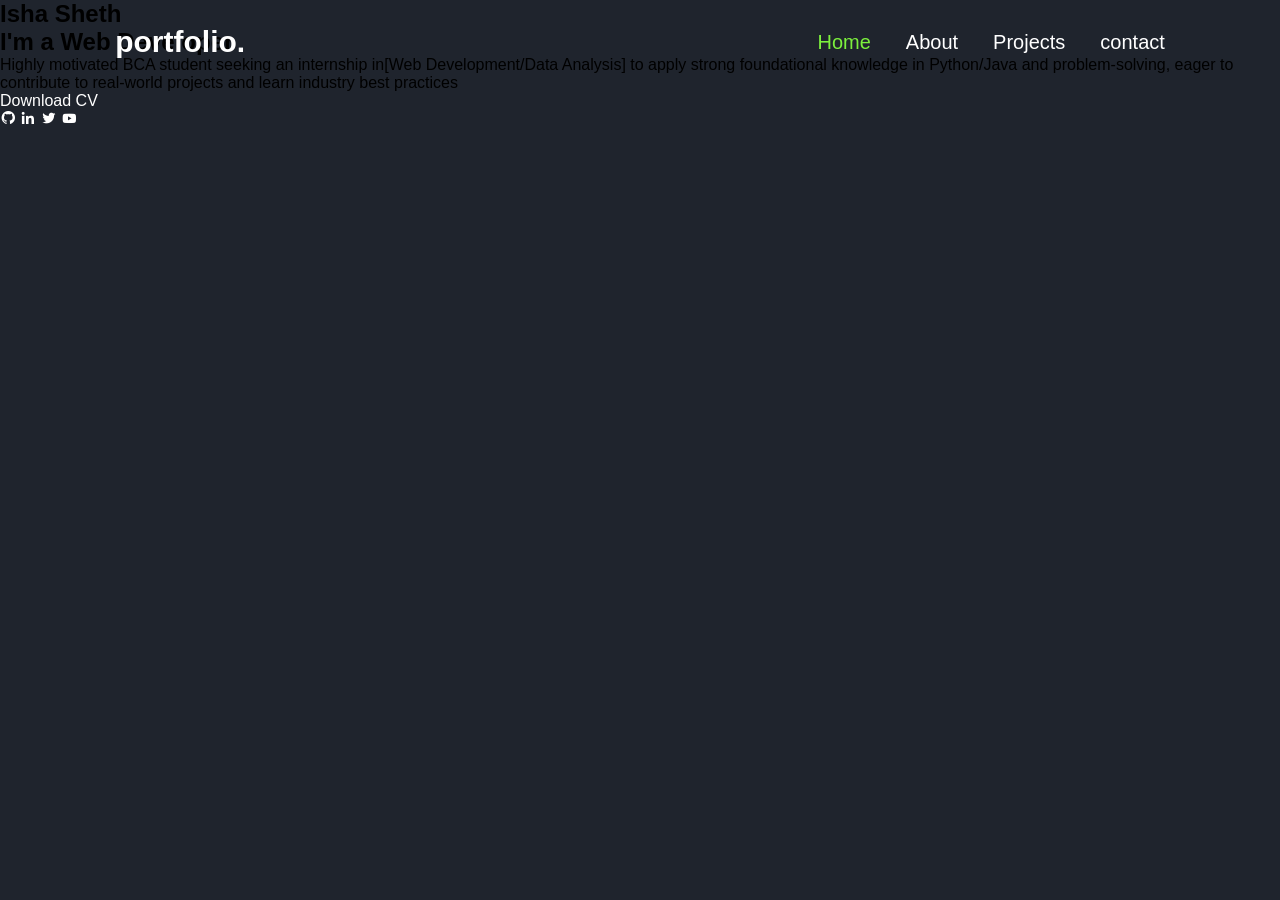
==== index.html @ 6329e0ea "portfolio 20%" ====
<!DOCTYPE html>
<html lang="en">
<head>
    <meta charset="UTF-8">
    <meta name="viewport" content="width=device-width, initial-scale=1.0">
    <title>Personal portfolio website using HTML & CSS | codehal</title>
    <link href='https://unpkg.com/boxicons@2.1.4/css/boxicons.min.css' rel='stylesheet'>

    <link rel="stylesheet" href="style.css">
</head>
<body>
    <nav class="navbar">
        <a href="#" class="logo">portfolio.</a>
        <ul>
            <li class="active"><a href="#">Home</a></li>
            <li><a href="#">About</a></li>
            <li><a href="#">Projects</a></li>
            <li><a href="#">contact</a></li>
        </ul>
    </nav>
    <section class="home">
        <div class="home-info">
            <h1>Isha Sheth</h1>
            <h2>I'm a Web Developer</h2>
            <p>Highly motivated BCA student seeking an internship in[Web Development/Data Analysis] to apply strong foundational knowledge in Python/Java and problem-solving, eager to contribute to real-world projects and learn industry best practices</p>
            <div class="btn-sci">
                <a href="#" class="btn">Download CV</a>
                <div class="sci">
                    <a href="#"><i class='bx bxl-github'></i></a>
                    <a href="#"><i class='bx bxl-linkedin'></i></a>
                    <a href="#"><i class='bx bxl-twitter'></i></a>
                    <a href="#"><i class='bx bxl-youtube'></i></a>
                </div>
            </div>
        </div>
    </section>
</body>
</html>
---- style.css ----
*{
    margin: 0;
    padding: 0;
    box-sizing: border-box;
    font-family: 'Poppins' ,sans-serif;
}
  body{
    background-color:#1f242d ;
  }
  a{
    color: #fff;
    text-decoration: none;
  } 

  .navbar{
    position: fixed;
    left: 0;
    top: 0;
    width: 100%;
    padding: 25px 9%;
    /* background: burlywood; */
    display: flex;
    justify-content: space-between;
    align-items: center;
    z-index: 100;
  }
  .navbar .logo{
    font-size: 30px;
    font-weight: 700;
  }
  .navbar ul{
    display: flex;
  }

  .navbar ul li{
    list-style: none;
    margin-left: 35px;
  }
  .navbar ul li a{
    font-size: 20px;
    font-weight: 500;
    transition: .5s;
  }
  .navbar ul li:hover a,
  .navbar ul li.active a {
    color: #7cf03d;

  }
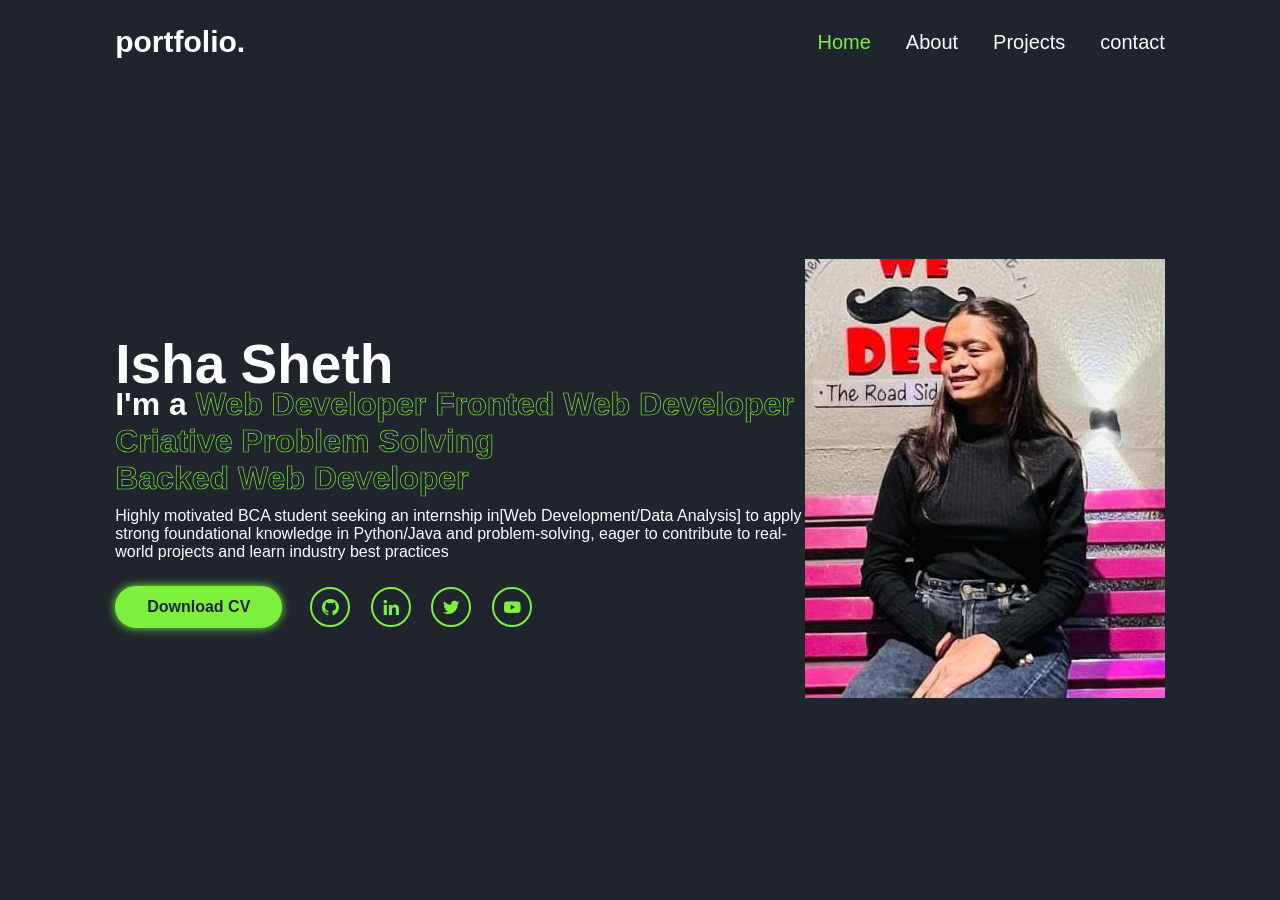
==== commit e6f9029b: "portfolio" ====
--- a/index.html
+++ b/index.html
@@ -17,11 +17,18 @@
             <li><a href="#">Projects</a></li>
             <li><a href="#">contact</a></li>
         </ul>
-    </nav>
+    </nav> 
+
+   
     <section class="home">
         <div class="home-info">
             <h1>Isha Sheth</h1>
-            <h2>I'm a Web Developer</h2>
+            <h2>I'm a 
+                <span style="--i:4;">Web Developer</span>
+                <span style="--i:3;">Fronted Web Developer</span>
+                <span style="--i:2;">Criative Problem Solving</span>
+                <span style="--i:1;">Backed Web Developer</span>
+            </h2>
             <p>Highly motivated BCA student seeking an internship in[Web Development/Data Analysis] to apply strong foundational knowledge in Python/Java and problem-solving, eager to contribute to real-world projects and learn industry best practices</p>
             <div class="btn-sci">
                 <a href="#" class="btn">Download CV</a>
@@ -33,6 +40,14 @@
                 </div>
             </div>
         </div>
+
+        <div class="home-img">
+            <div class="img-box">
+                <div class="img-item">
+                    <img src="home2.jpeg" alt="image">
+                </div>
+            </div>
+        </div>
     </section>
 </body>
 </html>
--- a/style.css
+++ b/style.css
@@ -4,9 +4,9 @@
     box-sizing: border-box;
     font-family: 'Poppins' ,sans-serif;
 }
-  body{
+   body{
     background-color:#1f242d ;
-  }
+  } 
   a{
     color: #fff;
     text-decoration: none;
@@ -18,7 +18,7 @@
     top: 0;
     width: 100%;
     padding: 25px 9%;
-    /* background: burlywood; */
+    /* background: burlywood;  */
     display: flex;
     justify-content: space-between;
     align-items: center;
@@ -46,3 +46,108 @@
     color: #7cf03d;
 
   }
+
+   .home{
+    display: flex;
+    align-items: center;
+    height: 100vh;
+    padding : 60px 9% 0;
+    color: #fff; 
+  } 
+  .home-info h1{
+    font-size: 55px;
+  }
+  .home-info h2{
+    font-size: 32px;
+    margin-top: -10px;
+  }  
+
+  .home-info h2 span {
+    display: inline-block;
+    color: transparent;
+    -webkit-text-stroke: .7px #7cf03d;  
+    animation: display-text 16s linear infinite;
+    animation-delay: calc(-4s * var(--i));
+  }
+  @keyframes display-text {
+    25%,100%{
+      display: none;
+    }
+  }
+  .home-info p{
+    font-size: 16px;
+    margin: 10px 0 25px;
+  }
+  .home-info .btn-sci {
+    display :flex;
+    align-items: center;
+  }
+
+  .btn {
+    display: inline-block;
+    padding:  10px 30px;
+    background: #7cf03d;
+    border: 2px solid #7cf03d;
+    border-radius: 40px;
+    box-shadow: 0 0 10px #7cf03d; 
+    color: #1f242d;
+    font-weight: 600;
+    transition:  .5s;
+  }
+
+  .btn:hover{
+    background: transparent;
+    color: #7cf03d;
+    box-shadow: none;  
+  }
+
+  .home-info .btn-sci .sci{
+    margin-left: 20px;
+  }
+
+  .home-info .btn-sci .sci a{
+    display: inline-flex;
+    padding: 8px;
+    border: 2px solid #7cf03d;
+    border-radius: 50%;
+    font-size: 20px;
+    color: #7cf03d;
+    margin: 0 8px;
+    transition: .5s;
+
+  }
+  .home-info .btn-sci .sci a:hover{
+    background:#7cf03d;
+    color: #1f242d;
+    box-shadow: 0 0 10px #7cf03d;
+  }
+
+  .home-info .img-box {
+    width: 32px;
+    height :32px;
+    background: red;
+    border-radius: 50%;
+    padding:  5px;
+  }
+
+  /* .home-img .img-box .img-item {
+    position: relative;
+    width: 100px;
+    height: 100px;
+    background: slateblue;
+    border-radius:  50%;
+    display: flex;
+    justify-content: center; 
+    overflow: hidden;
+  } 
+
+  .home-img .img-box .img-item img {
+    position: absolute;
+    top : 30px;
+    display: block;
+    width: 85%;
+    object-fit: cover;
+    mix-blend-mode: lighten;
+  }  */
+
+  
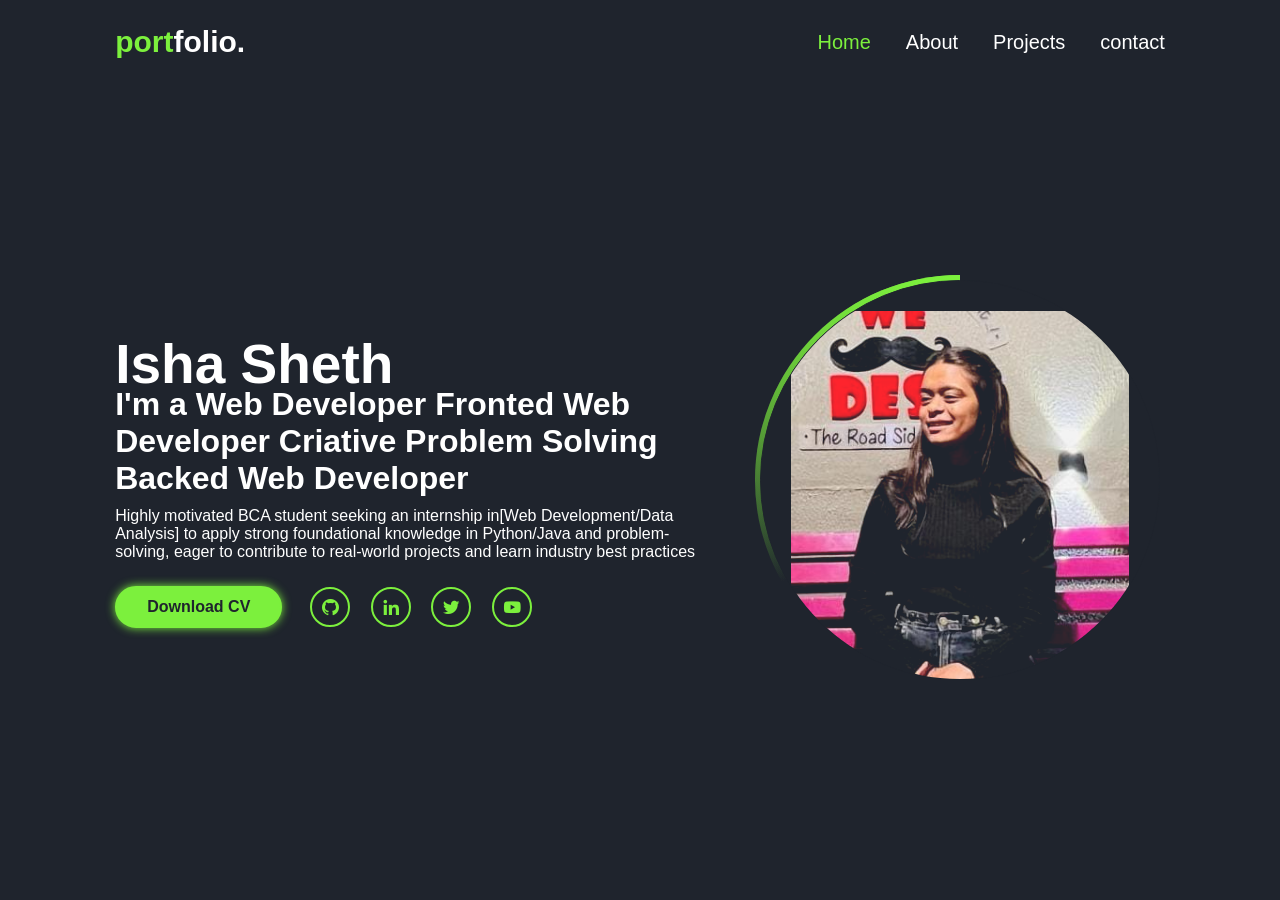
==== commit 0f3b6299: "30%portfolio" ====
--- a/index.html
+++ b/index.html
@@ -10,7 +10,7 @@
 </head>
 <body>
     <nav class="navbar">
-        <a href="#" class="logo">portfolio.</a>
+        <a href="#" class="logo">port<span>folio.</span></a>
         <ul>
             <li class="active"><a href="#">Home</a></li>
             <li><a href="#">About</a></li>
@@ -44,7 +44,7 @@
         <div class="home-img">
             <div class="img-box">
                 <div class="img-item">
-                    <img src="home2.jpeg" alt="image">
+                    <img src="home2.jpeg" alt="">
                 </div>
             </div>
         </div>
--- a/style.css
+++ b/style.css
@@ -3,6 +3,9 @@
     padding: 0;
     box-sizing: border-box;
     font-family: 'Poppins' ,sans-serif;
+}
+:root{
+  --green-color:#7cf03d;
 }
    body{
     background-color:#1f242d ;
@@ -26,7 +29,11 @@
   }
   .navbar .logo{
     font-size: 30px;
+    color: #7cf03d;
     font-weight: 700;
+  }
+  .navbar .logo span{
+    color: white; 
   }
   .navbar ul{
     display: flex;
@@ -53,6 +60,7 @@
     height: 100vh;
     padding : 60px 9% 0;
     color: #fff; 
+    gap: 50px;
   } 
   .home-info h1{
     font-size: 55px;
@@ -62,7 +70,7 @@
     margin-top: -10px;
   }  
 
-  .home-info h2 span {
+  /* .home-info h2 span {
     display: inline-block;
     color: transparent;
     -webkit-text-stroke: .7px #7cf03d;  
@@ -73,7 +81,7 @@
     25%,100%{
       display: none;
     }
-  }
+  } */
   .home-info p{
     font-size: 16px;
     margin: 10px 0 25px;
@@ -122,32 +130,65 @@
     box-shadow: 0 0 10px #7cf03d;
   }
 
-  .home-info .img-box {
+  /* .home-info .img-box {
     width: 32px;
     height :32px;
     background: red;
     border-radius: 50%;
     padding:  5px;
-  }
+  } */
 
-  /* .home-img .img-box .img-item {
+   .home-img .img-box{
     position: relative;
-    width: 100px;
-    height: 100px;
-    background: slateblue;
+    width: 32vw;
+    height: 32vw;
+    /* background: slateblue; */
     border-radius:  50%;
+     padding: 5px; 
     display: flex;
     justify-content: center; 
+    align-items: center;
     overflow: hidden;
   } 
+  .home-img .img-box::before,
+  .home-img .img-box::after{
+      content:'';
+      position: absolute;
+      width: 500px;
+      height: 500px;
+      background: conic-gradient(transparent,transparent,transparent,var(--green-color));
+      transform:rotate(0deg);
+       animation: rotate 10s linear infinite; 
 
-  .home-img .img-box .img-item img {
+  }
+  .home-img .img-box::after{
+    animation-delay: -5s;
+  }
+  @keyframes rotate{
+    100%{
+      transform: rotate(360deg);
+    }
+  }
+   .home-img .img-box .img-item{
+    position: relative;
+    width: 100%;
+    height: 100%;
+    background:#1f242d;
+    border-radius: 50%;
+    border: 0.1px solid #1f242d;
+    display: flex;
+    justify-content: center;
+    z-index: 1;
+    overflow:hidden ;
+
+  }  
+  .home-img .img-box .img-item img{
     position: absolute;
-    top : 30px;
     display: block;
     width: 85%;
     object-fit: cover;
+    top:30px;
     mix-blend-mode: lighten;
-  }  */
+  }
 
   
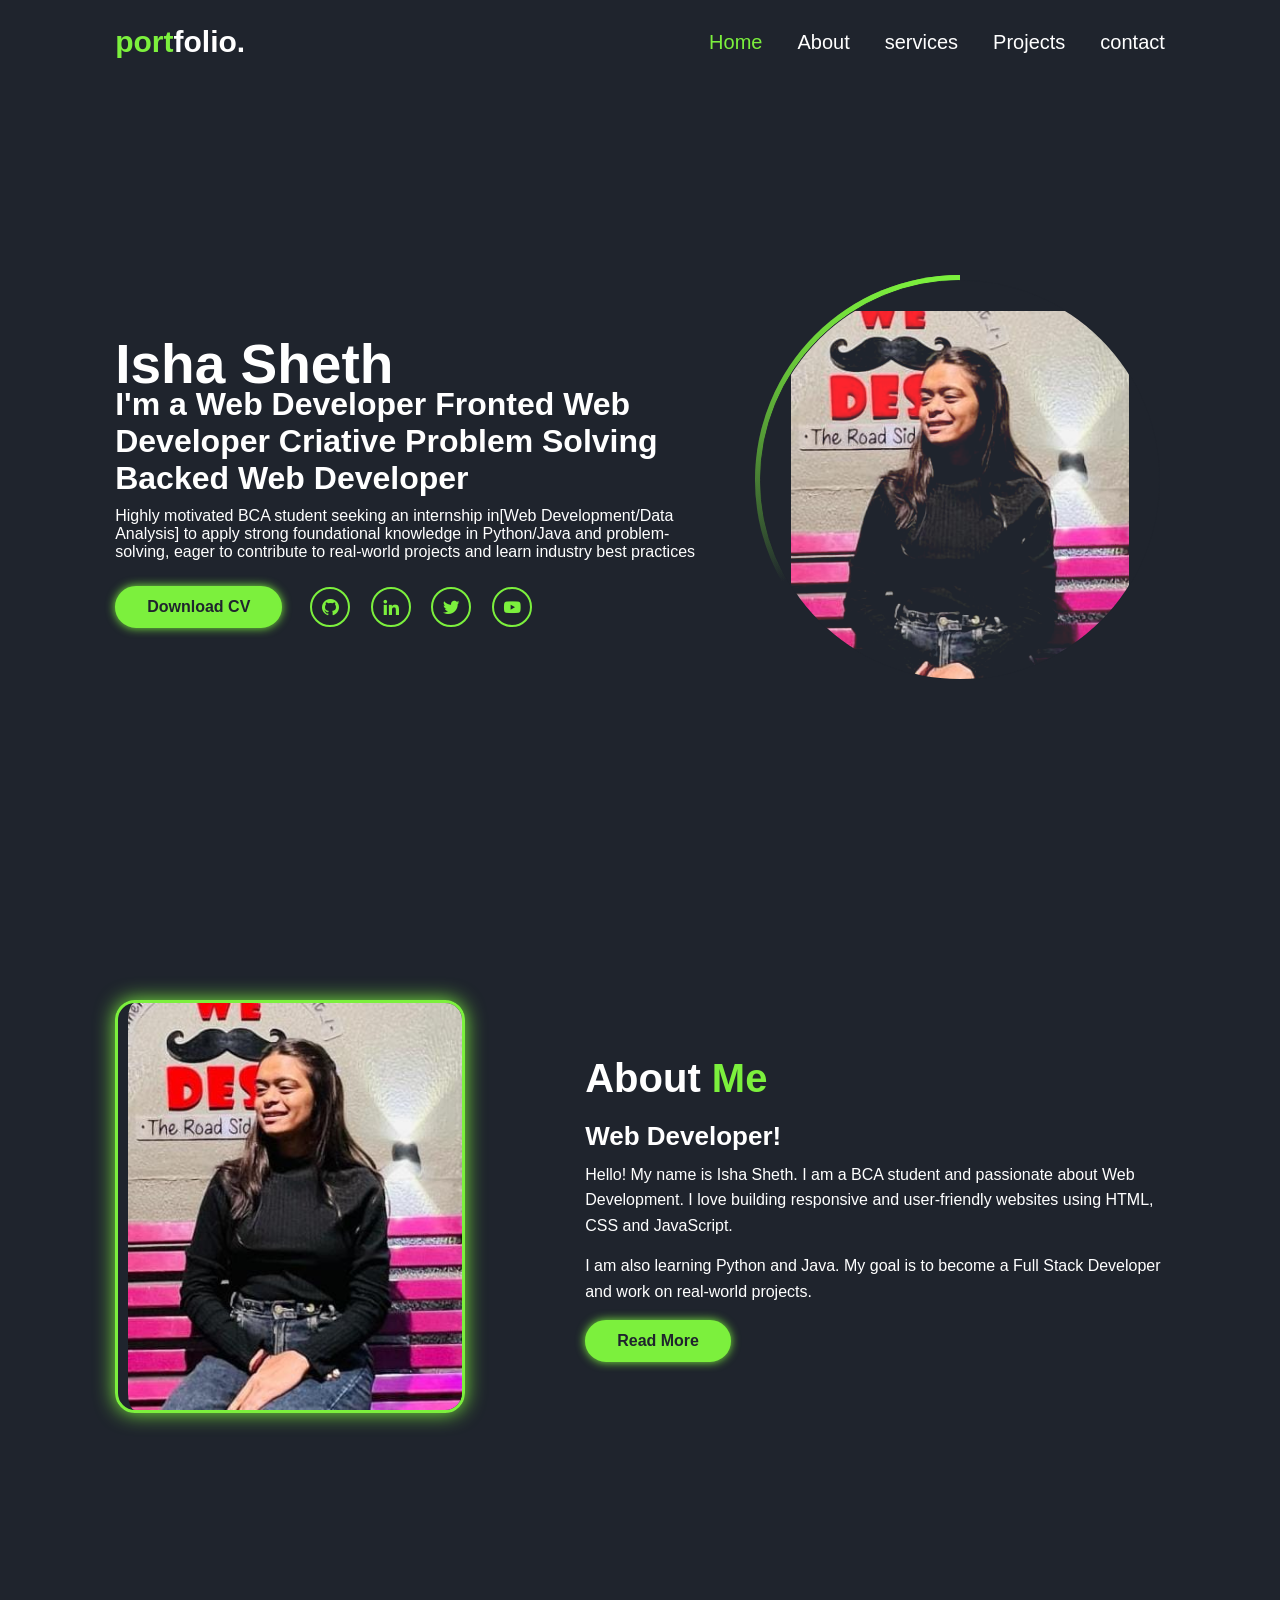
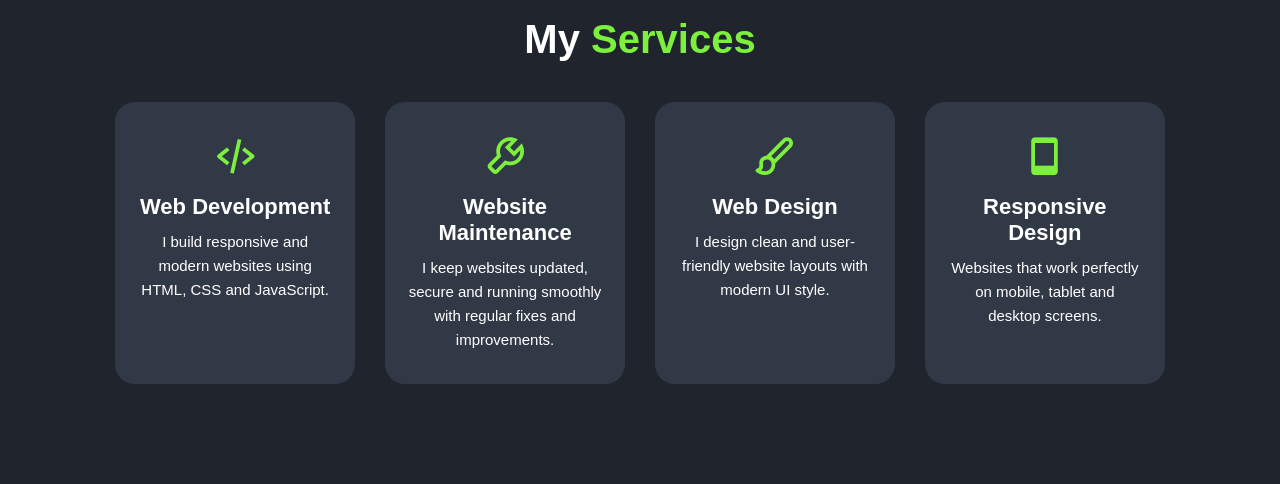
==== commit ca6b704f: "portfolio 40%" ====
--- a/index.html
+++ b/index.html
@@ -13,7 +13,8 @@
         <a href="#" class="logo">port<span>folio.</span></a>
         <ul>
             <li class="active"><a href="#">Home</a></li>
-            <li><a href="#">About</a></li>
+            <li><a href="#about">About</a></li>
+            <li><a href="#services">services </a></li>
             <li><a href="#">Projects</a></li>
             <li><a href="#">contact</a></li>
         </ul>
@@ -44,10 +45,133 @@
         <div class="home-img">
             <div class="img-box">
                 <div class="img-item">
-                    <img src="home2.jpeg" alt="">
+                    <img src="home2.jpeg" alt="image">
                 </div>
             </div>
         </div>
+
+    </section>
+        <!-- <div class="about-info">
+    <h2 class="heading">About <span>Me</span></h2>
+
+    <p>
+        I am a BCA student passionate about Web Development and programming. 
+        I enjoy creating responsive websites and solving real-world problems 
+        through code. I have basic knowledge of HTML, CSS, JavaScript, Python, 
+        and Java.
+    </p>
+
+    <p>
+        My goal is to become a professional Full Stack Developer and work on 
+        innovative projects that make an impact.
+    </p>
+
+    <a href="#" class="btn">Read More</a>
+</div>
+<div class="projects-container">
+
+    <div class="project-box">
+        <i class='bx bx-code-alt'></i>
+        <h3>Portfolio Website</h3>
+        <p>Personal responsive portfolio using HTML & CSS.</p>
+    </div>
+
+    <div class="project-box">
+        <i class='bx bx-data'></i>
+        <h3>Data Analysis Project</h3>
+        <p>Analyzed datasets using Python & visualization tools.</p>
+    </div>
+
+    <div class="project-box">
+        <i class='bx bx-laptop'></i>
+        <h3>College Management System</h3>
+        <p>Mini project developed using Java & MySQL.</p>
+    </div>
+    <form action="#"> <div class="input-box"> <input type="text" placeholder="Full Name"> <input type="email" placeholder="Email Address"> </div> <div class="input-box"> <input type="number" placeholder="Mobile Number"> <input type="text" placeholder="Email Subject"> </div> <textarea cols="30" rows="10" placeholder="Your Message"></textarea> <input type="submit" value="Send Message" class="btn"> </form> -->
+    <!-- ===== ABOUT SECTION ===== -->
+
+<section class="about" id="about">
+
+<div class="about-img">
+    <img src="home2.jpeg" alt="about image">
+</div>
+
+<div class="about-content">
+    <h2 class="heading">About <span>Me</span></h2>
+
+    <h3>Web Developer!</h3>
+
+    <p>
+        Hello! My name is Isha Sheth. I am a BCA student and passionate 
+        about Web Development. I love building responsive and user-friendly 
+        websites using HTML, CSS and JavaScript.
+    </p>
+
+    <p>
+        I am also learning Python and Java. My goal is to become a 
+        Full Stack Developer and work on real-world projects.
+    </p>
+
+    <a href="#" class="btn">Read More</a>
+</div>
+
+</section>
+<!-- ===== SERVICES SECTION ===== -->
+
+<section class="services" id="services">
+
+<section>
+<h2 class="heading">My <span>Services</span></h2>
+
+<div class="services-container">
+
+    <!-- Service 1 -->
+    <div class="services-box">
+        <i class='bx bx-code-alt'></i>
+        <h3>Web Development</h3>
+        <p>
+            I build responsive and modern websites using 
+            HTML, CSS and JavaScript.
+        </p>
+    </div>
+
+    <!-- Service 2 -->
+    <div class="services-box">
+        <i class='bx bx-wrench'></i>
+        <h3>Website Maintenance</h3>
+        <p>
+            I keep websites updated, secure and running smoothly 
+            with regular fixes and improvements.
+        </p>
+    </div>
+
+    <!-- Service 3 -->
+    <div class="services-box">
+        <i class='bx bx-paint'></i>
+        <h3>Web Design</h3>
+        <p>
+            I design clean and user-friendly website layouts 
+            with modern UI style.
+        </p>
+    </div>
+
+    <!-- Service 4 -->
+    <div class="services-box">
+        <i class='bx bx-mobile'></i>
+        <h3>Responsive Design</h3>
+        <p>
+            Websites that work perfectly on mobile, tablet 
+            and desktop screens.
+        </p>
+    </div>
+
+</div>
+</section>
+
+
+
+</div>
+
     </section>
 </body>
 </html>
--- a/style.css
+++ b/style.css
@@ -164,11 +164,12 @@
   .home-img .img-box::after{
     animation-delay: -5s;
   }
-  @keyframes rotate{
+   @keyframes rotate{
     100%{
       transform: rotate(360deg);
-    }
-  }
+    } 
+   }
+  
    .home-img .img-box .img-item{
     position: relative;
     width: 100%;
@@ -191,4 +192,149 @@
     mix-blend-mode: lighten;
   }
 
-  +  /* ===== ABOUT SECTION ===== */
+
+.about{
+display: flex;
+align-items: center;
+justify-content: center;
+gap: 120px;
+padding: 100px 9%;
+color: #fff;
+background: #1f242d;
+
+}
+
+.about-img img{
+width: 350px;
+padding-left: 10px;
+border-radius: 20px;
+border: 3px solid #7cf03d;
+box-shadow: 0 0 20px #7cf03d;
+}
+
+.about-content{
+max-width: 600px;
+}
+
+.heading{
+font-size: 40px;
+margin-bottom: 20px;
+}
+
+.heading span{
+color: #7cf03d;
+}
+
+.about-content h3{
+font-size: 26px;
+margin-bottom: 10px;
+}
+
+.about-content p{
+font-size: 16px;
+margin-bottom: 15px;
+line-height: 1.6;
+}
+
+/* .services{
+background: #1f242d;
+color: #fff;
+padding: 100px 9%;
+text-align: center;
+}
+
+.services-container{
+display: flex;
+justify-content: center;
+gap: 30px;
+flex-wrap: wrap;
+margin-top: 40px;
+}
+
+.services-box{
+flex: 1 1 300px;
+background: #323946;
+padding: 30px 20px;
+border-radius: 20px;
+border: 2px solid transparent;
+transition: .5s;
+}
+
+.services-box:hover{
+border-color: #7cf03d;
+transform: translateY(-10px);
+}
+
+.services-box i{
+font-size: 50px;
+color: #7cf03d;
+margin-bottom: 15px;
+}
+
+.services-box h3{
+font-size: 24px;
+margin-bottom: 10px;
+}
+
+.services-box p{
+font-size: 15px;
+margin-bottom: 20px;
+} */
+
+.services{
+background: #1f242d;
+color: #fff;
+padding: 100px 9%;
+text-align: center;
+}
+
+.services-container{
+display: grid;
+grid-template-columns: repeat(4, 1fr);
+gap: 30px;
+margin-top: 40px;
+}
+
+/* Service Box */
+
+.services-box{
+background: #323946;
+padding: 30px 20px;
+border-radius: 20px;
+border: 2px solid transparent;
+transition: .5s;
+}
+
+.services-box:hover{
+border-color: #7cf03d;
+transform: translateY(-10px);
+}
+
+.services-box i{
+font-size: 45px;
+color: #7cf03d;
+margin-bottom: 15px;
+}
+
+.services-box h3{
+font-size: 22px;
+margin-bottom: 10px;
+}
+
+.services-box p{
+font-size: 15px;
+line-height: 1.6;
+}
+/* responsive*/
+@media (max-width: 992px){
+.services-container{
+grid-template-columns: repeat(2, 1fr);
+}
+}
+
+@media (max-width: 600px){
+.services-container{
+grid-template-columns: 1fr;
+}
+}
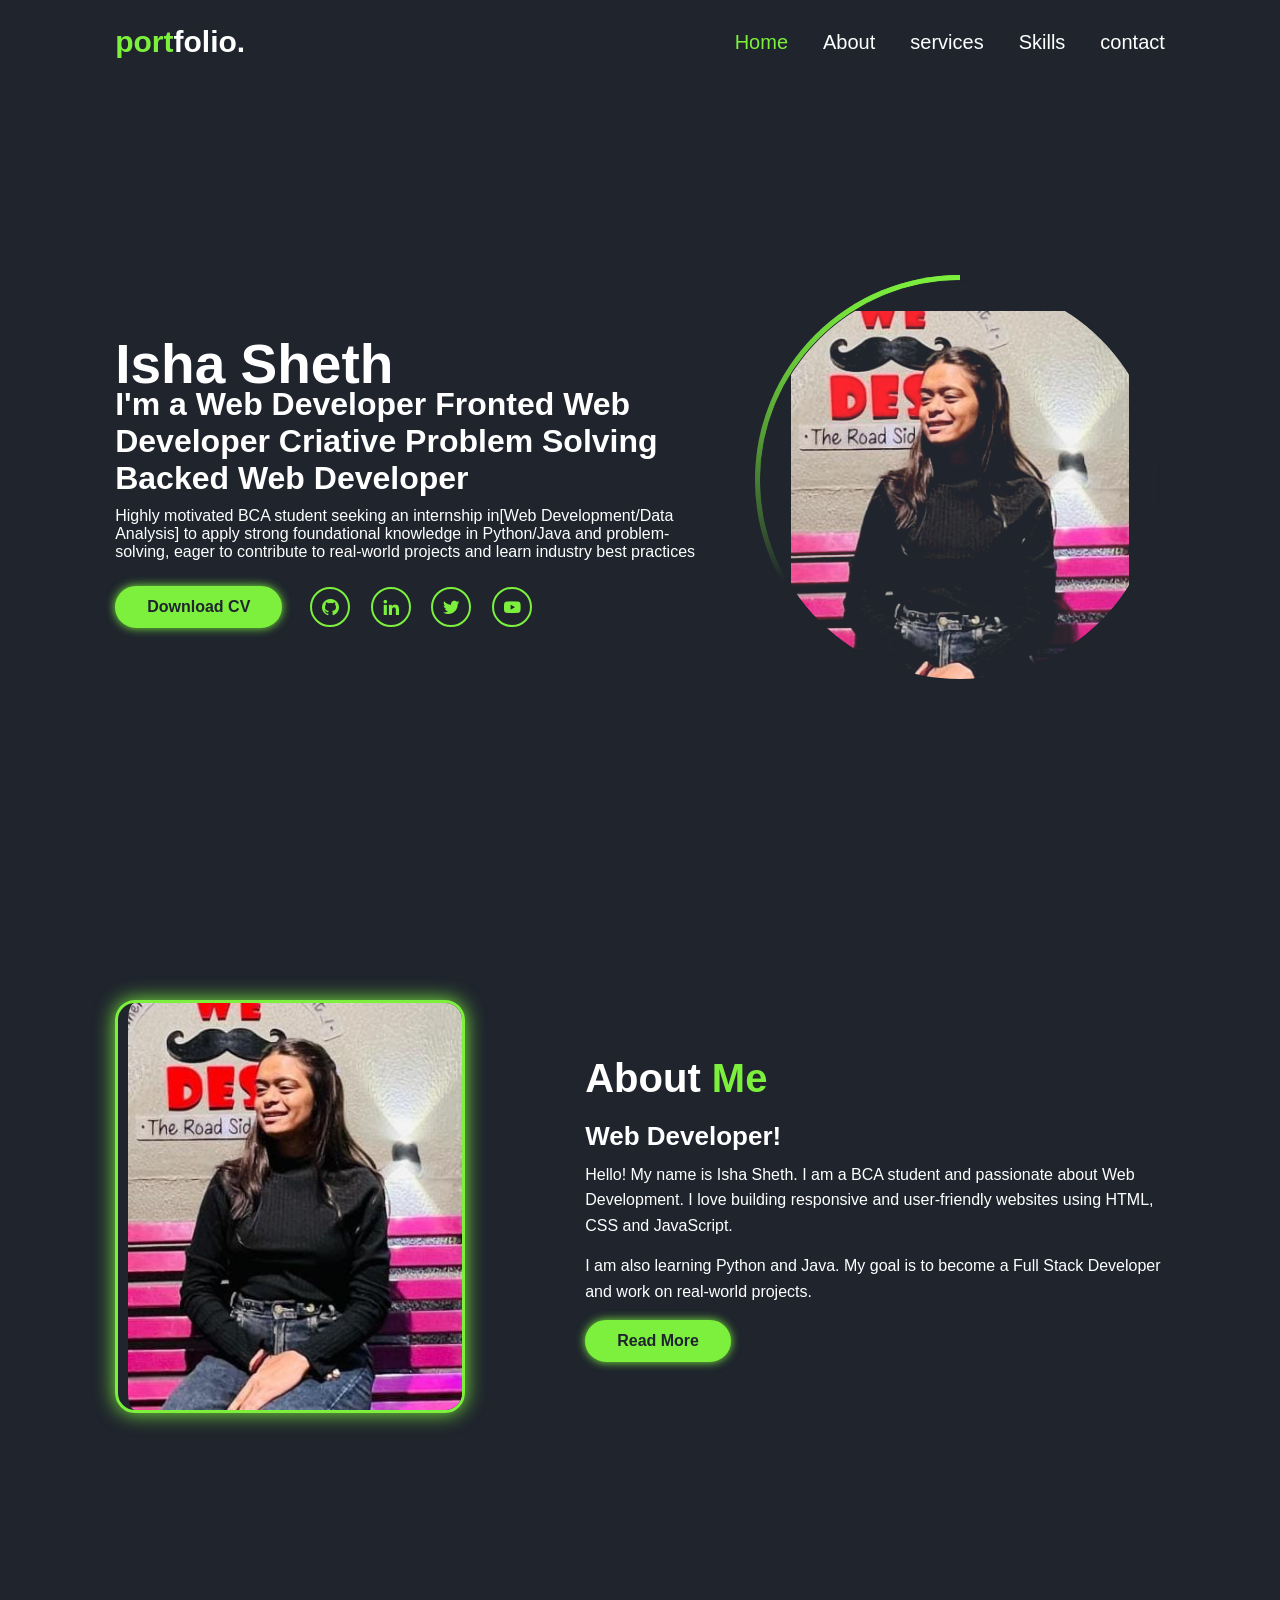
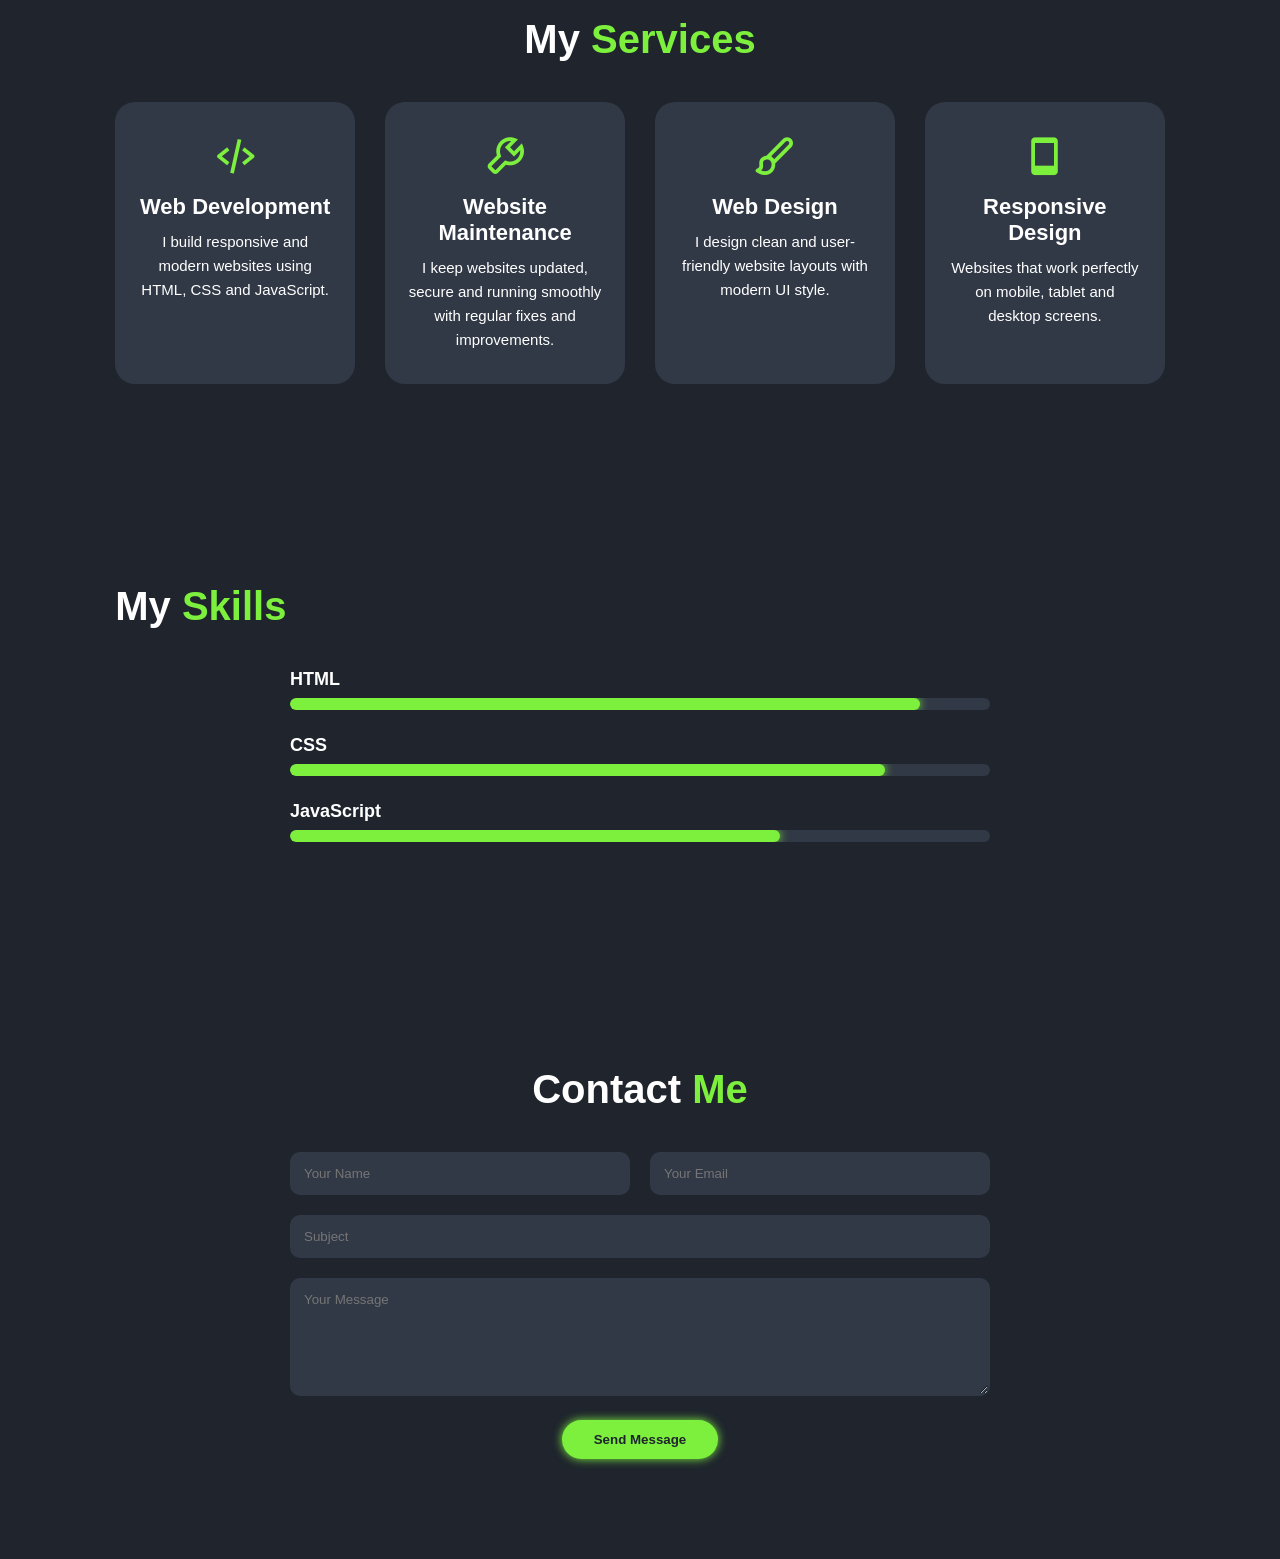
==== commit b4a6f91b: "100% complete" ====
--- a/index.html
+++ b/index.html
@@ -1,177 +1,210 @@
-<!DOCTYPE html>
-<html lang="en">
-<head>
-    <meta charset="UTF-8">
-    <meta name="viewport" content="width=device-width, initial-scale=1.0">
-    <title>Personal portfolio website using HTML & CSS | codehal</title>
-    <link href='https://unpkg.com/boxicons@2.1.4/css/boxicons.min.css' rel='stylesheet'>
-
-    <link rel="stylesheet" href="style.css">
-</head>
-<body>
-    <nav class="navbar">
-        <a href="#" class="logo">port<span>folio.</span></a>
-        <ul>
-            <li class="active"><a href="#">Home</a></li>
-            <li><a href="#about">About</a></li>
-            <li><a href="#services">services </a></li>
-            <li><a href="#">Projects</a></li>
-            <li><a href="#">contact</a></li>
-        </ul>
-    </nav> 
-
-   
-    <section class="home">
-        <div class="home-info">
-            <h1>Isha Sheth</h1>
-            <h2>I'm a 
-                <span style="--i:4;">Web Developer</span>
-                <span style="--i:3;">Fronted Web Developer</span>
-                <span style="--i:2;">Criative Problem Solving</span>
-                <span style="--i:1;">Backed Web Developer</span>
-            </h2>
-            <p>Highly motivated BCA student seeking an internship in[Web Development/Data Analysis] to apply strong foundational knowledge in Python/Java and problem-solving, eager to contribute to real-world projects and learn industry best practices</p>
-            <div class="btn-sci">
-                <a href="#" class="btn">Download CV</a>
-                <div class="sci">
-                    <a href="#"><i class='bx bxl-github'></i></a>
-                    <a href="#"><i class='bx bxl-linkedin'></i></a>
-                    <a href="#"><i class='bx bxl-twitter'></i></a>
-                    <a href="#"><i class='bx bxl-youtube'></i></a>
-                </div>
-            </div>
-        </div>
-
-        <div class="home-img">
-            <div class="img-box">
-                <div class="img-item">
-                    <img src="home2.jpeg" alt="image">
-                </div>
-            </div>
-        </div>
-
-    </section>
-        <!-- <div class="about-info">
-    <h2 class="heading">About <span>Me</span></h2>
-
-    <p>
-        I am a BCA student passionate about Web Development and programming. 
-        I enjoy creating responsive websites and solving real-world problems 
-        through code. I have basic knowledge of HTML, CSS, JavaScript, Python, 
-        and Java.
-    </p>
-
-    <p>
-        My goal is to become a professional Full Stack Developer and work on 
-        innovative projects that make an impact.
-    </p>
-
-    <a href="#" class="btn">Read More</a>
-</div>
-<div class="projects-container">
-
-    <div class="project-box">
-        <i class='bx bx-code-alt'></i>
-        <h3>Portfolio Website</h3>
-        <p>Personal responsive portfolio using HTML & CSS.</p>
-    </div>
-
-    <div class="project-box">
-        <i class='bx bx-data'></i>
-        <h3>Data Analysis Project</h3>
-        <p>Analyzed datasets using Python & visualization tools.</p>
-    </div>
-
-    <div class="project-box">
-        <i class='bx bx-laptop'></i>
-        <h3>College Management System</h3>
-        <p>Mini project developed using Java & MySQL.</p>
-    </div>
-    <form action="#"> <div class="input-box"> <input type="text" placeholder="Full Name"> <input type="email" placeholder="Email Address"> </div> <div class="input-box"> <input type="number" placeholder="Mobile Number"> <input type="text" placeholder="Email Subject"> </div> <textarea cols="30" rows="10" placeholder="Your Message"></textarea> <input type="submit" value="Send Message" class="btn"> </form> -->
-    <!-- ===== ABOUT SECTION ===== -->
-
-<section class="about" id="about">
-
-<div class="about-img">
-    <img src="home2.jpeg" alt="about image">
-</div>
-
-<div class="about-content">
-    <h2 class="heading">About <span>Me</span></h2>
-
-    <h3>Web Developer!</h3>
-
-    <p>
-        Hello! My name is Isha Sheth. I am a BCA student and passionate 
-        about Web Development. I love building responsive and user-friendly 
-        websites using HTML, CSS and JavaScript.
-    </p>
-
-    <p>
-        I am also learning Python and Java. My goal is to become a 
-        Full Stack Developer and work on real-world projects.
-    </p>
-
-    <a href="#" class="btn">Read More</a>
-</div>
-
-</section>
-<!-- ===== SERVICES SECTION ===== -->
-
-<section class="services" id="services">
-
-<section>
-<h2 class="heading">My <span>Services</span></h2>
-
-<div class="services-container">
-
-    <!-- Service 1 -->
-    <div class="services-box">
-        <i class='bx bx-code-alt'></i>
-        <h3>Web Development</h3>
-        <p>
-            I build responsive and modern websites using 
-            HTML, CSS and JavaScript.
-        </p>
-    </div>
-
-    <!-- Service 2 -->
-    <div class="services-box">
-        <i class='bx bx-wrench'></i>
-        <h3>Website Maintenance</h3>
-        <p>
-            I keep websites updated, secure and running smoothly 
-            with regular fixes and improvements.
-        </p>
-    </div>
-
-    <!-- Service 3 -->
-    <div class="services-box">
-        <i class='bx bx-paint'></i>
-        <h3>Web Design</h3>
-        <p>
-            I design clean and user-friendly website layouts 
-            with modern UI style.
-        </p>
-    </div>
-
-    <!-- Service 4 -->
-    <div class="services-box">
-        <i class='bx bx-mobile'></i>
-        <h3>Responsive Design</h3>
-        <p>
-            Websites that work perfectly on mobile, tablet 
-            and desktop screens.
-        </p>
-    </div>
-
-</div>
-</section>
-
-
-
-</div>
-
-    </section>
-</body>
+<!DOCTYPE html>
+<html lang="en">
+<head>
+    <meta charset="UTF-8">
+    <meta name="viewport" content="width=device-width, initial-scale=1.0">
+    <title>Personal portfolio website using HTML & CSS | codehal</title>
+    <link href='https://unpkg.com/boxicons@2.1.4/css/boxicons.min.css' rel='stylesheet'>
+
+    <link rel="stylesheet" href="style.css">
+</head>
+<body>
+    <nav class="navbar">
+        <a href="#" class="logo">port<span>folio.</span></a>
+        <ul>
+            <li class="active"><a href="#">Home</a></li>
+            <li><a href="#about">About</a></li>
+            <li><a href="#services">services </a></li>
+            <li><a href="#skills">Skills</a></li>
+            <li><a href="#contact">contact</a></li>
+        </ul>
+    </nav> 
+
+   
+    <section class="home">
+        <div class="home-info">
+            <h1>Isha Sheth</h1>
+            <h2>I'm a 
+                <span style="--i:4;">Web Developer</span>
+                <span style="--i:3;">Fronted Web Developer</span>
+                <span style="--i:2;">Criative Problem Solving</span>
+                <span style="--i:1;">Backed Web Developer</span>
+            </h2>
+            <p>Highly motivated BCA student seeking an internship in[Web Development/Data Analysis] to apply strong foundational knowledge in Python/Java and problem-solving, eager to contribute to real-world projects and learn industry best practices</p>
+            <div class="btn-sci">
+                <a href="#" class="btn">Download CV</a>
+                <div class="sci">
+                    <a href="#"><i class='bx bxl-github'></i></a>
+                    <a href="#"><i class='bx bxl-linkedin'></i></a>
+                    <a href="#"><i class='bx bxl-twitter'></i></a>
+                    <a href="#"><i class='bx bxl-youtube'></i></a>
+                </div>
+            </div>
+        </div>
+
+        <div class="home-img">
+            <div class="img-box">
+                <div class="img-item">
+                    <img src="home2.jpeg" alt="image">
+                </div>
+            </div>
+        </div>
+
+    </section>
+  
+    <!-- ===== ABOUT SECTION ===== -->
+
+<section class="about" id="about">
+
+<div class="about-img">
+    <img src="home2.jpeg" alt="about image">
+</div>
+
+<div class="about-content">
+    <h2 class="heading">About <span>Me</span></h2>
+
+    <h3>Web Developer!</h3>
+
+    <p>
+        Hello! My name is Isha Sheth. I am a BCA student and passionate 
+        about Web Development. I love building responsive and user-friendly 
+        websites using HTML, CSS and JavaScript.
+    </p>
+
+    <p>
+        I am also learning Python and Java. My goal is to become a 
+        Full Stack Developer and work on real-world projects.
+    </p>
+
+    <a href="#" class="btn">Read More</a>
+</div>
+
+</section>
+
+   <section>
+  
+<!-- ===== SERVICES SECTION ===== -->
+ <!--
+<section id="services">
+   ...
+</section>
+-->
+
+<section class="services" id="services">
+
+<section>
+<h2 class="heading">My <span>Services</span></h2>
+
+<div class="services-container">
+
+    
+    <div class="services-box">
+        <i class='bx bx-code-alt'></i>
+        <h3>Web Development</h3>
+        <p>
+            I build responsive and modern websites using 
+            HTML, CSS and JavaScript.
+        </p>
+    </div>
+
+    
+    <div class="services-box">
+        <i class='bx bx-wrench'></i>
+        <h3>Website Maintenance</h3>
+        <p>
+            I keep websites updated, secure and running smoothly 
+            with regular fixes and improvements.
+        </p>
+    </div>
+
+    
+    <div class="services-box">
+        <i class='bx bx-paint'></i>
+        <h3>Web Design</h3>
+        <p>
+            I design clean and user-friendly website layouts 
+            with modern UI style.
+        </p>
+    </div>
+
+    
+    <div class="services-box">
+        <i class='bx bx-mobile'></i>
+        <h3>Responsive Design</h3>
+        <p>
+            Websites that work perfectly on mobile, tablet 
+            and desktop screens.
+        </p>
+    </div>
+
+</div>
+</section>
+</div>
+
+    </section>
+
+
+    <!-- SKILLS SECTION -->
+
+<section class="skills" id="skills">
+
+    <h2 class="heading">My <span>Skills</span></h2>
+
+    <div class="skills-container">
+
+        <!-- Skill 1 -->
+        <div class="skill-box">
+            <h3>HTML</h3>
+            <div class="progress-bar">
+                <span style="width: 90%;"></span>
+            </div>
+        </div>
+
+        <!-- Skill 2 -->
+        <div class="skill-box">
+            <h3>CSS</h3>
+            <div class="progress-bar">
+                <span style="width: 85%;"></span>
+            </div>
+        </div>
+
+        <!-- Skill 3 -->
+        <div class="skill-box">
+            <h3>JavaScript</h3>
+            <div class="progress-bar">
+                <span style="width: 70%;"></span>
+            </div>
+        </div>
+
+        
+
+
+    </div>
+
+</section>
+<!-- CONTACT SECTION -->
+
+<section class="contact" id="contact">
+
+    <h2 class="heading">Contact <span>Me</span></h2>
+
+    <form action="#">
+        
+        <div class="input-box">
+            <input type="text" placeholder="Your Name">
+            <input type="email" placeholder="Your Email">
+        </div>
+
+        <div class="input-box">
+            <input type="text" placeholder="Subject">
+        </div>
+
+        <textarea placeholder="Your Message" rows="6"></textarea>
+
+        <button type="submit" class="btn">Send Message</button>
+
+    </form>
+
+</section>
+</body>
 </html>
--- a/style.css
+++ b/style.css
@@ -1,340 +1,425 @@
-*{
-    margin: 0;
-    padding: 0;
-    box-sizing: border-box;
-    font-family: 'Poppins' ,sans-serif;
-}
-:root{
-  --green-color:#7cf03d;
-}
-   body{
-    background-color:#1f242d ;
-  } 
-  a{
-    color: #fff;
-    text-decoration: none;
-  } 
-
-  .navbar{
-    position: fixed;
-    left: 0;
-    top: 0;
-    width: 100%;
-    padding: 25px 9%;
-    /* background: burlywood;  */
-    display: flex;
-    justify-content: space-between;
-    align-items: center;
-    z-index: 100;
-  }
-  .navbar .logo{
-    font-size: 30px;
-    color: #7cf03d;
-    font-weight: 700;
-  }
-  .navbar .logo span{
-    color: white; 
-  }
-  .navbar ul{
-    display: flex;
-  }
-
-  .navbar ul li{
-    list-style: none;
-    margin-left: 35px;
-  }
-  .navbar ul li a{
-    font-size: 20px;
-    font-weight: 500;
-    transition: .5s;
-  }
-  .navbar ul li:hover a,
-  .navbar ul li.active a {
-    color: #7cf03d;
-
-  }
-
-   .home{
-    display: flex;
-    align-items: center;
-    height: 100vh;
-    padding : 60px 9% 0;
-    color: #fff; 
-    gap: 50px;
-  } 
-  .home-info h1{
-    font-size: 55px;
-  }
-  .home-info h2{
-    font-size: 32px;
-    margin-top: -10px;
-  }  
-
-  /* .home-info h2 span {
-    display: inline-block;
-    color: transparent;
-    -webkit-text-stroke: .7px #7cf03d;  
-    animation: display-text 16s linear infinite;
-    animation-delay: calc(-4s * var(--i));
-  }
-  @keyframes display-text {
-    25%,100%{
-      display: none;
-    }
-  } */
-  .home-info p{
-    font-size: 16px;
-    margin: 10px 0 25px;
-  }
-  .home-info .btn-sci {
-    display :flex;
-    align-items: center;
-  }
-
-  .btn {
-    display: inline-block;
-    padding:  10px 30px;
-    background: #7cf03d;
-    border: 2px solid #7cf03d;
-    border-radius: 40px;
-    box-shadow: 0 0 10px #7cf03d; 
-    color: #1f242d;
-    font-weight: 600;
-    transition:  .5s;
-  }
-
-  .btn:hover{
-    background: transparent;
-    color: #7cf03d;
-    box-shadow: none;  
-  }
-
-  .home-info .btn-sci .sci{
-    margin-left: 20px;
-  }
-
-  .home-info .btn-sci .sci a{
-    display: inline-flex;
-    padding: 8px;
-    border: 2px solid #7cf03d;
-    border-radius: 50%;
-    font-size: 20px;
-    color: #7cf03d;
-    margin: 0 8px;
-    transition: .5s;
-
-  }
-  .home-info .btn-sci .sci a:hover{
-    background:#7cf03d;
-    color: #1f242d;
-    box-shadow: 0 0 10px #7cf03d;
-  }
-
-  /* .home-info .img-box {
-    width: 32px;
-    height :32px;
-    background: red;
-    border-radius: 50%;
-    padding:  5px;
-  } */
-
-   .home-img .img-box{
-    position: relative;
-    width: 32vw;
-    height: 32vw;
-    /* background: slateblue; */
-    border-radius:  50%;
-     padding: 5px; 
-    display: flex;
-    justify-content: center; 
-    align-items: center;
-    overflow: hidden;
-  } 
-  .home-img .img-box::before,
-  .home-img .img-box::after{
-      content:'';
-      position: absolute;
-      width: 500px;
-      height: 500px;
-      background: conic-gradient(transparent,transparent,transparent,var(--green-color));
-      transform:rotate(0deg);
-       animation: rotate 10s linear infinite; 
-
-  }
-  .home-img .img-box::after{
-    animation-delay: -5s;
-  }
-   @keyframes rotate{
-    100%{
-      transform: rotate(360deg);
-    } 
-   }
-  
-   .home-img .img-box .img-item{
-    position: relative;
-    width: 100%;
-    height: 100%;
-    background:#1f242d;
-    border-radius: 50%;
-    border: 0.1px solid #1f242d;
-    display: flex;
-    justify-content: center;
-    z-index: 1;
-    overflow:hidden ;
-
-  }  
-  .home-img .img-box .img-item img{
-    position: absolute;
-    display: block;
-    width: 85%;
-    object-fit: cover;
-    top:30px;
-    mix-blend-mode: lighten;
-  }
-
-  /* ===== ABOUT SECTION ===== */
-
-.about{
-display: flex;
-align-items: center;
-justify-content: center;
-gap: 120px;
-padding: 100px 9%;
-color: #fff;
-background: #1f242d;
-
-}
-
-.about-img img{
-width: 350px;
-padding-left: 10px;
-border-radius: 20px;
-border: 3px solid #7cf03d;
-box-shadow: 0 0 20px #7cf03d;
-}
-
-.about-content{
-max-width: 600px;
-}
-
-.heading{
-font-size: 40px;
-margin-bottom: 20px;
-}
-
-.heading span{
-color: #7cf03d;
-}
-
-.about-content h3{
-font-size: 26px;
-margin-bottom: 10px;
-}
-
-.about-content p{
-font-size: 16px;
-margin-bottom: 15px;
-line-height: 1.6;
-}
-
-/* .services{
-background: #1f242d;
-color: #fff;
-padding: 100px 9%;
-text-align: center;
-}
-
-.services-container{
-display: flex;
-justify-content: center;
-gap: 30px;
-flex-wrap: wrap;
-margin-top: 40px;
-}
-
-.services-box{
-flex: 1 1 300px;
-background: #323946;
-padding: 30px 20px;
-border-radius: 20px;
-border: 2px solid transparent;
-transition: .5s;
-}
-
-.services-box:hover{
-border-color: #7cf03d;
-transform: translateY(-10px);
-}
-
-.services-box i{
-font-size: 50px;
-color: #7cf03d;
-margin-bottom: 15px;
-}
-
-.services-box h3{
-font-size: 24px;
-margin-bottom: 10px;
-}
-
-.services-box p{
-font-size: 15px;
-margin-bottom: 20px;
-} */
-
-.services{
-background: #1f242d;
-color: #fff;
-padding: 100px 9%;
-text-align: center;
-}
-
-.services-container{
-display: grid;
-grid-template-columns: repeat(4, 1fr);
-gap: 30px;
-margin-top: 40px;
-}
-
-/* Service Box */
-
-.services-box{
-background: #323946;
-padding: 30px 20px;
-border-radius: 20px;
-border: 2px solid transparent;
-transition: .5s;
-}
-
-.services-box:hover{
-border-color: #7cf03d;
-transform: translateY(-10px);
-}
-
-.services-box i{
-font-size: 45px;
-color: #7cf03d;
-margin-bottom: 15px;
-}
-
-.services-box h3{
-font-size: 22px;
-margin-bottom: 10px;
-}
-
-.services-box p{
-font-size: 15px;
-line-height: 1.6;
-}
-/* responsive*/
-@media (max-width: 992px){
-.services-container{
-grid-template-columns: repeat(2, 1fr);
-}
-}
-
-@media (max-width: 600px){
-.services-container{
-grid-template-columns: 1fr;
-}
+*{
+    margin: 0;
+    padding: 0;
+    box-sizing: border-box;
+    font-family: 'Poppins' ,sans-serif;
+}
+:root{
+  --green-color:#7cf03d;
+}
+   body{
+    background-color:#1f242d ;
+  } 
+  a{
+    color: #fff;
+    text-decoration: none;
+  } 
+
+  .navbar{
+    position: fixed;
+    left: 0;
+    top: 0;
+    width: 100%;
+    padding: 25px 9%;
+    /* background: burlywood;  */
+    display: flex;
+    justify-content: space-between;
+    align-items: center;
+    z-index: 100;
+  }
+  .navbar .logo{
+    font-size: 30px;
+    color: #7cf03d;
+    font-weight: 700;
+  }
+  .navbar .logo span{
+    color: white; 
+  }
+  .navbar ul{
+    display: flex;
+  }
+
+  .navbar ul li{
+    list-style: none;
+    margin-left: 35px;
+  }
+  .navbar ul li a{
+    font-size: 20px;
+    font-weight: 500;
+    transition: .5s;
+  }
+  .navbar ul li:hover a,
+  .navbar ul li.active a {
+    color: #7cf03d;
+
+  }
+  @media (max-width: 768px){
+  .navbar{
+    padding: 15px 5%;
+  }
+
+  .navbar ul{
+    display: none; /* mobile ma menu hide */
+  }
+}
+
+   .home{
+    display: flex;
+    align-items: center;
+    height: 100vh;
+    padding : 60px 9% 0;
+    color: #fff; 
+    gap: 50px;
+  } 
+  .home-info h1{
+    font-size: 55px;
+  }
+  .home-info h2{
+    font-size: 32px;
+    margin-top: -10px;
+  }  
+
+  /* .home-info h2 span {
+    display: inline-block;
+    color: transparent;
+    -webkit-text-stroke: .7px #7cf03d;  
+    animation: display-text 16s linear infinite;
+    animation-delay: calc(-4s * var(--i));
+  }
+  @keyframes display-text {
+    25%,100%{
+      display: none;
+    }
+  } */
+  .home-info p{
+    font-size: 16px;
+    margin: 10px 0 25px;
+  }
+  .home-info .btn-sci {
+    display :flex;
+    align-items: center;
+  }
+
+  .btn {
+    display: inline-block;
+    padding:  10px 30px;
+    background: #7cf03d;
+    border: 2px solid #7cf03d;
+    border-radius: 40px;
+    box-shadow: 0 0 10px #7cf03d; 
+    color: #1f242d;
+    font-weight: 600;
+    transition:  .5s;
+  }
+
+  .btn:hover{
+    background: transparent;
+    color: #7cf03d;
+    box-shadow: none;  
+  }
+
+  .home-info .btn-sci .sci{
+    margin-left: 20px;
+  }
+
+  .home-info .btn-sci .sci a{
+    display: inline-flex;
+    padding: 8px;
+    border: 2px solid #7cf03d;
+    border-radius: 50%;
+    font-size: 20px;
+    color: #7cf03d;
+    margin: 0 8px;
+    transition: .5s;
+
+  }
+  .home-info .btn-sci .sci a:hover{
+    background:#7cf03d;
+    color: #1f242d;
+    box-shadow: 0 0 10px #7cf03d;
+  }
+
+  /* .home-info .img-box {
+    width: 32px;
+    height :32px;
+    background: red;
+    border-radius: 50%;
+    padding:  5px;
+  } */
+
+   .home-img .img-box{
+    position: relative;
+    width: 32vw;
+    height: 32vw;
+    /* background: slateblue; */
+    border-radius:  50%;
+     padding: 5px; 
+    display: flex;
+    justify-content: center; 
+    align-items: center;
+    overflow: hidden;
+  } 
+  .home-img .img-box::before,
+  .home-img .img-box::after{
+      content:'';
+      position: absolute;
+      width: 500px;
+      height: 500px;
+      background: conic-gradient(transparent,transparent,transparent,var(--green-color));
+      transform:rotate(0deg);
+       animation: rotate 10s linear infinite; 
+
+  }
+  .home-img .img-box::after{    
+    animation-delay: -5s;
+  }
+   @keyframes rotate{
+    100%{
+      transform: rotate(360deg);
+    } 
+   }
+  
+   .home-img .img-box .img-item{
+    position: relative;
+    width: 100%;
+    height: 100%;
+    background:#1f242d;
+    border-radius: 50%;
+    border: 0.1px solid #1f242d;
+    display: flex;
+    justify-content: center;
+    z-index: 1;
+    overflow:hidden ;
+
+  }  
+  .home-img .img-box .img-item img{
+    position: absolute;
+    display: block;
+    width: 85%;
+    object-fit: cover;
+    top:30px;
+    mix-blend-mode: lighten;
+  }
+  @media (max-width: 768px){
+  .home{
+    flex-direction: column;
+    text-align: center;
+    height: auto;
+    padding: 100px 5% 50px;
+  }
+
+  .home-img .img-box{
+    width: 60vw;
+    height: 60vw;
+  }
+}
+
+  /* ===== ABOUT SECTION ===== */
+
+.about{
+display: flex;
+align-items: center;
+justify-content: center;
+gap: 120px;
+padding: 100px 9%;
+color: #fff;
+background: #1f242d;
+
+}
+
+.about-img img{
+width: 350px;
+padding-left: 10px;
+border-radius: 20px;
+border: 3px solid #7cf03d;
+box-shadow: 0 0 20px #7cf03d;
+}
+
+.about-content{
+max-width: 600px;
+}
+
+.heading{
+font-size: 40px;
+margin-bottom: 20px;
+}
+
+.heading span{
+color: #7cf03d;
+}
+
+.about-content h3{
+font-size: 26px;
+margin-bottom: 10px;
+}
+
+.about-content p{
+font-size: 16px;
+margin-bottom: 15px;
+line-height: 1.6;
+}
+
+
+
+.services{
+background: #1f242d;
+color: #fff;
+padding: 100px 9%;
+text-align: center;
+}
+
+.services-container{
+display: grid;
+grid-template-columns: repeat(4, 1fr);
+gap: 30px;
+margin-top: 40px;
+}
+@media (max-width: 768px){
+  .about{
+    flex-direction: column;
+    text-align: center;
+    gap: 40px;
+  }
+
+  .about-img img{
+    width: 250px;
+  }
+}
+
+/* Service Box */
+
+.services-box{
+background: #323946;
+padding: 30px 20px;
+border-radius: 20px;
+border: 2px solid transparent;
+transition: .5s;
+}
+
+.services-box:hover{
+border-color: #7cf03d;
+transform: translateY(-10px);
+}
+
+.services-box i{
+font-size: 45px;
+color: #7cf03d;
+margin-bottom: 15px;
+}
+
+.services-box h3{
+font-size: 22px;
+margin-bottom: 10px;
+}
+
+.services-box p{
+font-size: 15px;
+line-height: 1.6;
+}
+/* responsive*/
+@media (max-width: 992px){
+.services-container{
+grid-template-columns: repeat(2, 1fr);
+}
+}
+
+@media (max-width: 600px){
+.services-container{
+grid-template-columns: 1fr;
+}
+}
+
+/* tacnical skills */
+/*  SKILLS */
+
+.skills{
+    padding: 100px 9%;
+    background: #1f242d;
+    color: #fff;
+}
+
+.skills-container{
+    max-width: 700px;
+    margin: auto;
+    margin-top: 40px;
+}
+
+.skill-box{
+    margin-bottom: 25px;
+}
+
+.skill-box h3{
+    margin-bottom: 8px;
+    font-size: 18px;
+}
+
+/* Progress Bar */
+
+.progress-bar{
+    width: 100%;
+    height: 12px;
+    background: #323946;
+    border-radius: 20px;
+    overflow: hidden;
+}
+
+.progress-bar span{
+    display: block;
+    height: 100%;
+    background: #7cf03d;
+    border-radius: 20px;
+    box-shadow: 0 0 10px #7cf03d;
+}
+/* ===== CONTACT SECTION ===== */
+
+.contact{
+    padding: 100px 9%;
+    background: #1f242d;
+    color: #fff;
+    text-align: center;
+}
+
+.contact form{
+    max-width: 700px;
+    margin: auto;
+    margin-top: 40px;
+}
+
+.input-box{
+    display: flex;
+    gap: 20px;
+    margin-bottom: 20px;
+}
+
+.input-box input{
+    width: 100%;
+    padding: 12px;
+    border-radius: 10px;
+    border: 2px solid #323946;
+    background: #323946;
+    color: #fff;
+}
+
+textarea{
+    width: 100%;
+    padding: 12px;
+    border-radius: 10px;
+    border: 2px solid #323946;
+    background: #323946;
+    color: #fff;
+    margin-bottom: 20px;
+}
+
+input:focus, textarea:focus{
+    border-color: #7cf03d;
+    outline: none;
+}
+
+.contact .btn{
+    cursor: pointer;
+}
+@media (max-width: 768px){
+  .input-box{
+    flex-direction: column;
+  }
 }
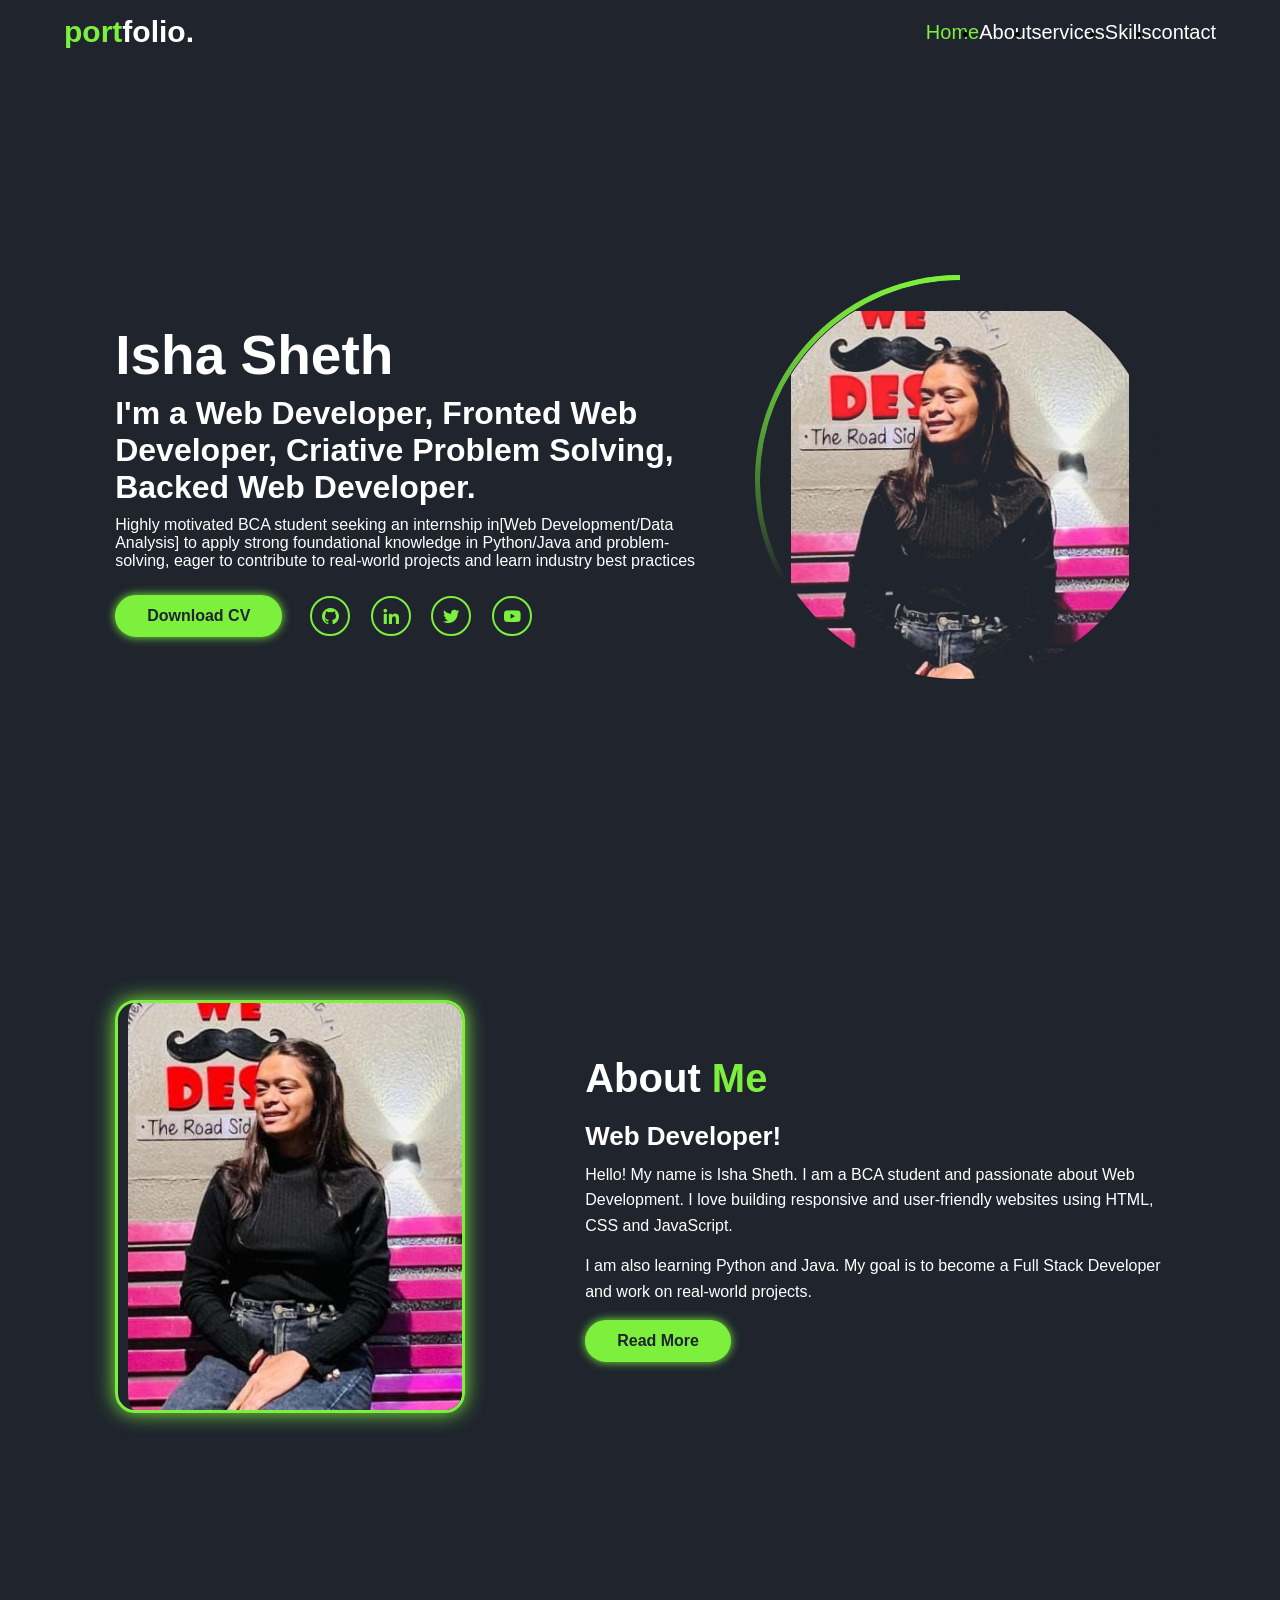
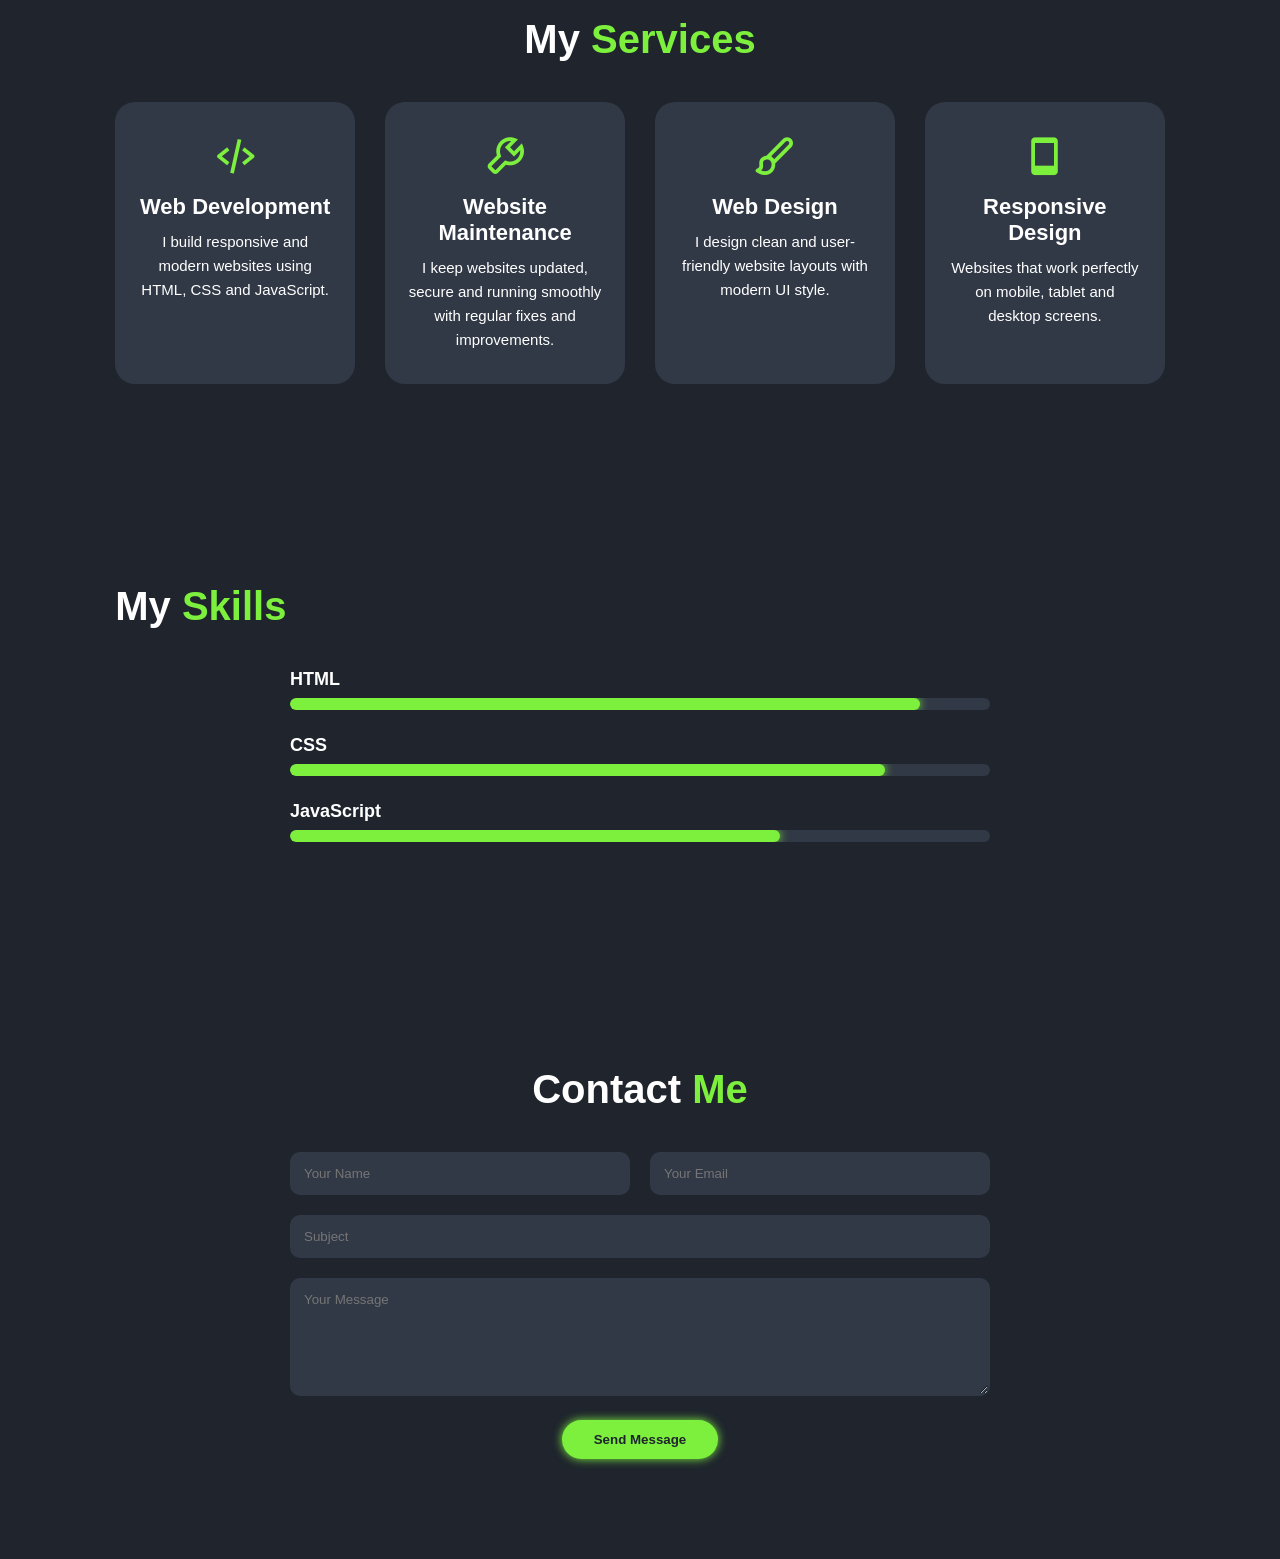
==== commit 9c279b53: "Update index.html" ====
--- a/index.html
+++ b/index.html
@@ -23,12 +23,12 @@
    
     <section class="home">
         <div class="home-info">
-            <h1>Isha Sheth</h1>
+            <h1>Isha Sheth</h1><br>
             <h2>I'm a 
-                <span style="--i:4;">Web Developer</span>
-                <span style="--i:3;">Fronted Web Developer</span>
-                <span style="--i:2;">Criative Problem Solving</span>
-                <span style="--i:1;">Backed Web Developer</span>
+                <span style="--i:4;">Web Developer,</span>
+                <span style="--i:3;">Fronted Web Developer,</span>
+                <span style="--i:2;">Criative Problem Solving,</span>
+                <span style="--i:1;">Backed Web Developer.</span>
             </h2>
             <p>Highly motivated BCA student seeking an internship in[Web Development/Data Analysis] to apply strong foundational knowledge in Python/Java and problem-solving, eager to contribute to real-world projects and learn industry best practices</p>
             <div class="btn-sci">
@@ -207,4 +207,4 @@
 
 </section>
 </body>
-</html>+</html>
--- a/style.css
+++ b/style.css
@@ -1,4 +1,4 @@
-*{
+    *{
     margin: 0;
     padding: 0;
     box-sizing: border-box;
@@ -37,6 +37,9 @@
   }
   .navbar ul{
     display: flex;
+  overflow-x: auto;      
+  white-space: nowrap;  
+}
   }
 
   .navbar ul li{
@@ -53,15 +56,12 @@
     color: #7cf03d;
 
   }
-  @media (max-width: 768px){
+ 
   .navbar{
     padding: 15px 5%;
   }
 
-  .navbar ul{
-    display: none; /* mobile ma menu hide */
-  }
-}
+
 
    .home{
     display: flex;
@@ -419,7 +419,41 @@
     cursor: pointer;
 }
 @media (max-width: 768px){
-  .input-box{
+  .home{
     flex-direction: column;
-  }
-}+    text-align: center;
+    height: auto;
+    padding: 100px 5% 50px;
+  }
+
+  .home-img{
+    display: flex;
+    justify-content: center;
+  }
+
+  .home-img .img-box{
+    width: 65vw;
+    height: 65vw;
+  }
+
+  .home-info{
+    margin-top: 20px;
+  }
+
+  .home-info h1{
+    font-size: 30px;
+  }
+
+  .home-info h2{
+    font-size: 18px;
+  }
+}
+@media (max-width: 768px){
+  .navbar ul li{
+    margin-left: 10px;
+  }
+
+  .navbar ul li a{
+    font-size: 14px;
+  }
+}
